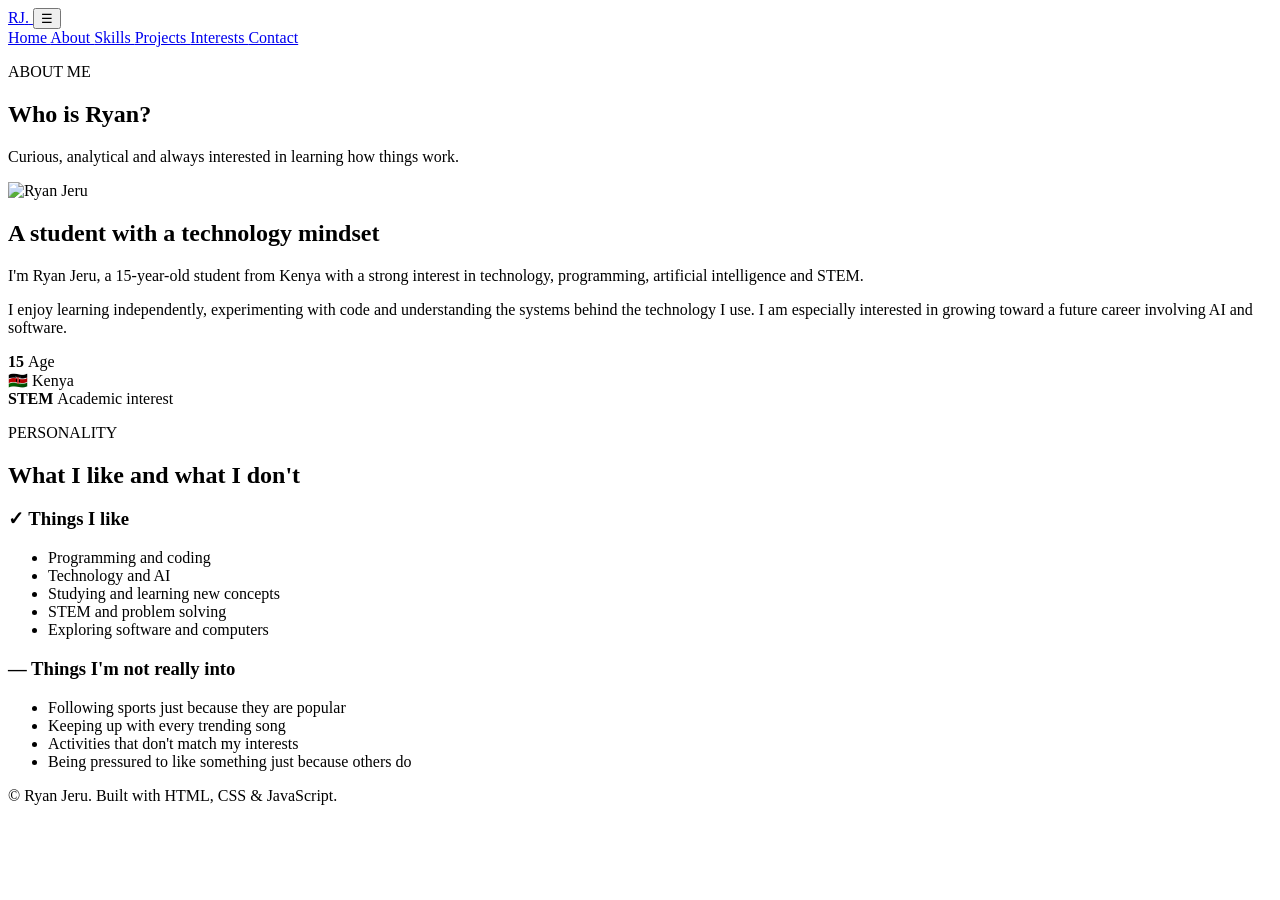
==== about.html @ 81440b22 "Add files via upload" ====
<!DOCTYPE html>
<html lang="en">

<head>

    <meta charset="UTF-8">

    <meta name="viewport"
          content="width=device-width, initial-scale=1.0">

    <title>Ryan Jeru | About</title>

    <link rel="stylesheet"
          href="css/style.css">

</head>


<body>


<header class="site-header">

    <a class="logo" href="index.html">
        RJ<span>.</span>
    </a>


    <button class="menu-toggle">
        ☰
    </button>


    <nav class="nav">

        <a class="nav-link"
           href="index.html">
            Home
        </a>

        <a class="nav-link active"
           href="about.html">
            About
        </a>

        <a class="nav-link"
           href="skills.html">
            Skills
        </a>

        <a class="nav-link"
           href="projects.html">
            Projects
        </a>

        <a class="nav-link"
           href="interests.html">
            Interests
        </a>

        <a class="nav-link"
           href="contact.html">
            Contact
        </a>

    </nav>

</header>



<main>


<section class="page-hero">

    <p class="eyebrow">
        ABOUT ME
    </p>

    <h1>
        Who is Ryan?
    </h1>

    <p>
        Curious, analytical and always interested
        in learning how things work.
    </p>

</section>



<section class="section split">


    <div class="photo-card reveal">

        <img
            src="images/ryan.jpg"
            alt="Ryan Jeru"
        >

    </div>



    <div class="content reveal">

        <h2>
            A student with a technology mindset
        </h2>


        <p>
            I'm Ryan Jeru, a 15-year-old student
            from Kenya with a strong interest in
            technology, programming, artificial
            intelligence and STEM.
        </p>


        <p>
            I enjoy learning independently,
            experimenting with code and understanding
            the systems behind the technology I use.
            I am especially interested in growing
            toward a future career involving AI
            and software.
        </p>


        <div class="facts">

            <div>

                <strong>
                    15
                </strong>

                <span>
                    Age
                </span>

            </div>


            <div>

                <strong>
                    🇰🇪
                </strong>

                <span>
                    Kenya
                </span>

            </div>


            <div>

                <strong>
                    STEM
                </strong>

                <span>
                    Academic interest
                </span>

            </div>

        </div>

    </div>

</section>



<section class="section">


    <div class="section-heading">

        <p class="eyebrow">
            PERSONALITY
        </p>

        <h2>
            What I like and what I don't
        </h2>

    </div>



    <div class="card-grid two">


        <article class="info-card like reveal">

            <h3>
                ✓ Things I like
            </h3>

            <ul>

                <li>
                    Programming and coding
                </li>

                <li>
                    Technology and AI
                </li>

                <li>
                    Studying and learning
                    new concepts
                </li>

                <li>
                    STEM and problem solving
                </li>

                <li>
                    Exploring software
                    and computers
                </li>

            </ul>

        </article>



        <article class="info-card dislike reveal">

            <h3>
                — Things I'm not really into
            </h3>

            <ul>

                <li>
                    Following sports just because
                    they are popular
                </li>

                <li>
                    Keeping up with every
                    trending song
                </li>

                <li>
                    Activities that don't match
                    my interests
                </li>

                <li>
                    Being pressured to like something
                    just because others do
                </li>

            </ul>

        </article>

    </div>

</section>


</main>



<footer>

    <p>
        © <span class="year"></span>
        Ryan Jeru.
        Built with HTML, CSS & JavaScript.
    </p>

</footer>


<script src="js/script.js"></script>

</body>
</html>
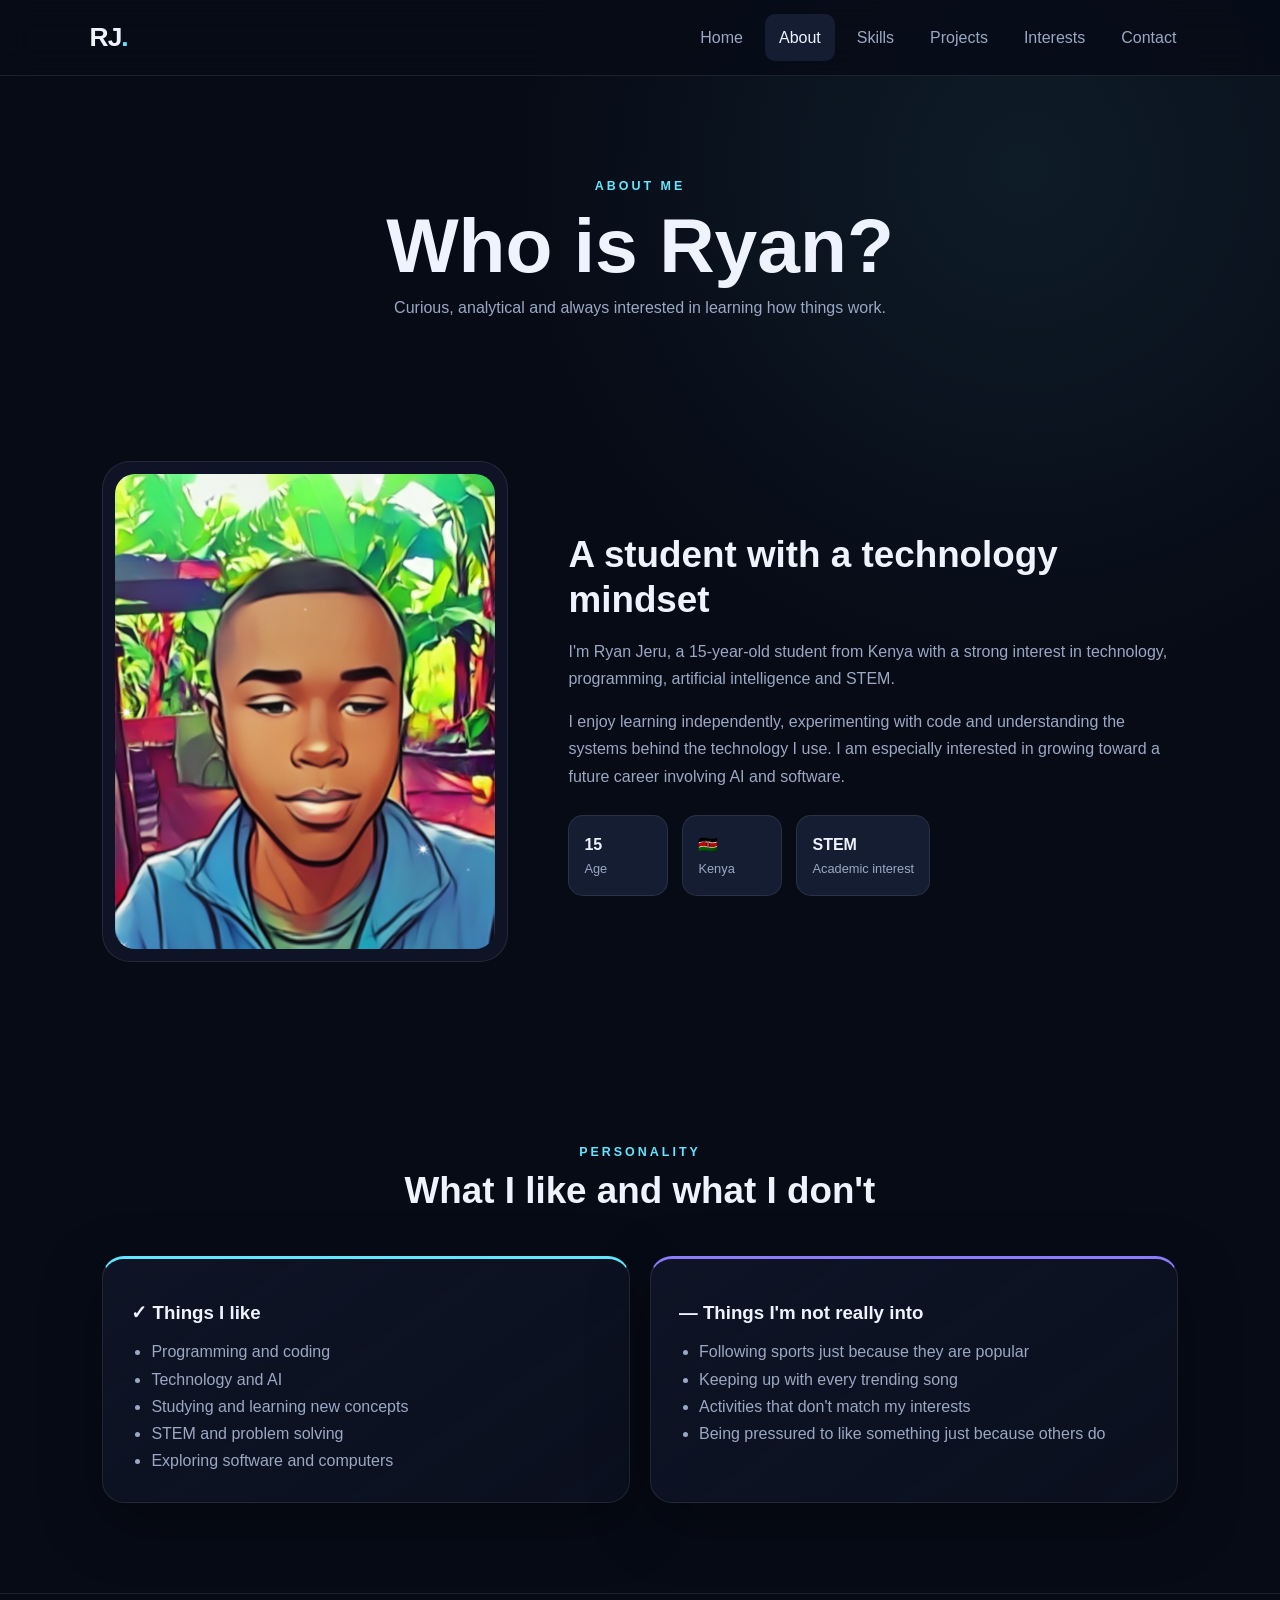
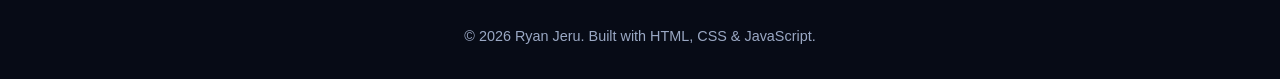
==== commit d85f2fa6: "Update about.html" ====
--- a/about.html
+++ b/about.html
@@ -11,7 +11,7 @@
     <title>Ryan Jeru | About</title>
 
     <link rel="stylesheet"
-          href="css/style.css">
+          href="style.css">
 
 </head>
 
@@ -97,7 +97,7 @@
     <div class="photo-card reveal">
 
         <img
-            src="images/ryan.jpg"
+            src="ryan.jpg"
             alt="Ryan Jeru"
         >
 
@@ -286,7 +286,7 @@
 </footer>
 
 
-<script src="js/script.js"></script>
+<script src="script.js"></script>
 
 </body>
-</html>+</html>
--- a/style.css
+++ b/style.css
@@ -0,0 +1,1791 @@
+:root {
+
+    --bg: #070b16;
+
+    --surface: #0e1425;
+
+    --surface2: #151d33;
+
+    --text: #eef3ff;
+
+    --muted: #9aa8c4;
+
+    --accent: #63e6ff;
+
+    --accent2: #8b7cff;
+
+    --border: rgba(255,255,255,.09);
+
+    --shadow:
+        0 20px 60px rgba(0,0,0,.35);
+
+    --radius: 22px;
+}
+
+
+* {
+
+    box-sizing: border-box;
+
+    margin: 0;
+
+    padding: 0;
+
+}
+
+
+html {
+
+    scroll-behavior: smooth;
+
+}
+
+
+body {
+
+    font-family:
+        Inter,
+        "Segoe UI",
+        Arial,
+        sans-serif;
+
+    background:
+
+        radial-gradient(
+            circle at 80% 10%,
+            rgba(99,230,255,.08),
+            transparent 28%
+        ),
+
+        var(--bg);
+
+    color: var(--text);
+
+    line-height: 1.7;
+
+}
+
+
+a {
+
+    text-decoration: none;
+
+    color: inherit;
+
+}
+
+
+img {
+
+    max-width: 100%;
+
+    display: block;
+
+}
+
+
+/* ================================
+   HEADER
+================================ */
+
+
+.site-header {
+
+    position: sticky;
+
+    top: 0;
+
+    z-index: 50;
+
+    height: 76px;
+
+    display: flex;
+
+    align-items: center;
+
+    justify-content: space-between;
+
+    padding: 0 7%;
+
+    background:
+        rgba(7,11,22,.82);
+
+    backdrop-filter: blur(16px);
+
+    border-bottom:
+        1px solid var(--border);
+
+}
+
+
+.logo {
+
+    font-size: 1.65rem;
+
+    font-weight: 900;
+
+    letter-spacing: -1px;
+
+}
+
+
+.logo span {
+
+    color: var(--accent);
+
+}
+
+
+.nav {
+
+    display: flex;
+
+    gap: 8px;
+
+}
+
+
+.nav-link {
+
+    padding: 10px 14px;
+
+    color: var(--muted);
+
+    border-radius: 10px;
+
+    transition: .25s;
+
+}
+
+
+.nav-link:hover,
+.nav-link.active {
+
+    color: var(--text);
+
+    background: var(--surface2);
+
+}
+
+
+.menu-toggle {
+
+    display: none;
+
+    background: none;
+
+    border: 0;
+
+    color: var(--text);
+
+    font-size: 1.7rem;
+
+}
+
+
+/* ================================
+   HERO
+================================ */
+
+
+.hero {
+
+    min-height:
+        calc(100vh - 76px);
+
+    display: grid;
+
+    grid-template-columns:
+        1.1fr .9fr;
+
+    gap: 60px;
+
+    align-items: center;
+
+    padding: 80px 8%;
+
+}
+
+
+.hero h1 {
+
+    font-size:
+        clamp(3.4rem, 8vw, 7rem);
+
+    line-height: .95;
+
+    letter-spacing: -5px;
+
+    margin: 8px 0 20px;
+
+}
+
+
+.hero h1 span {
+
+    color: var(--accent);
+
+}
+
+
+.hero h2 {
+
+    font-size: 1.4rem;
+
+    color: #d4dcf0;
+
+    margin-bottom: 18px;
+
+}
+
+
+.hero p:not(.eyebrow) {
+
+    max-width: 680px;
+
+    color: var(--muted);
+
+    font-size: 1.05rem;
+
+}
+
+
+.eyebrow {
+
+    color: var(--accent);
+
+    font-size: .78rem;
+
+    font-weight: 800;
+
+    letter-spacing: 3px;
+
+}
+
+
+.hero-image {
+
+    justify-self: center;
+
+    position: relative;
+
+    width: min(390px,85vw);
+
+}
+
+
+.hero-image img {
+
+    width: 100%;
+
+    aspect-ratio: 1;
+
+    object-fit: cover;
+
+    border-radius: 35px;
+
+    border: 1px solid var(--border);
+
+    box-shadow: var(--shadow);
+
+}
+
+
+.image-caption {
+
+    position: absolute;
+
+    bottom: 18px;
+
+    left: 18px;
+
+    padding: 7px 12px;
+
+    background:
+        rgba(7,11,22,.8);
+
+    border: 1px solid var(--border);
+
+    border-radius: 10px;
+
+    color: var(--muted);
+
+}
+
+
+.button-row {
+
+    display: flex;
+
+    gap: 12px;
+
+    flex-wrap: wrap;
+
+    margin-top: 30px;
+
+}
+
+
+.btn {
+
+    display: inline-block;
+
+    padding: 12px 20px;
+
+    border-radius: 12px;
+
+    border: 1px solid var(--border);
+
+    font-weight: 700;
+
+    cursor: pointer;
+
+}
+
+
+.btn.primary {
+
+    background: var(--accent);
+
+    color: #041018;
+
+}
+
+
+.btn.secondary {
+
+    background: var(--surface);
+
+}
+
+
+/* ================================
+   SECTIONS
+================================ */
+
+
+.section {
+
+    padding: 90px 8%;
+
+    max-width: 1300px;
+
+    margin: auto;
+
+}
+
+
+.section-heading {
+
+    text-align: center;
+
+    margin-bottom: 42px;
+
+}
+
+
+.section-heading h2,
+.content h2,
+.contact-card h2 {
+
+    font-size: 2.3rem;
+
+    line-height: 1.2;
+
+    margin-top: 6px;
+
+}
+
+
+.card-grid {
+
+    display: grid;
+
+    gap: 20px;
+
+}
+
+
+.card-grid.three {
+
+    grid-template-columns:
+        repeat(3,1fr);
+
+}
+
+
+.card-grid.two {
+
+    grid-template-columns:
+        repeat(2,1fr);
+
+}
+
+
+.info-card,
+.contact-card,
+.contact-form,
+.interest-card {
+
+    background:
+        linear-gradient(
+            145deg,
+            var(--surface),
+            rgba(14,20,37,.6)
+        );
+
+    border: 1px solid var(--border);
+
+    border-radius: var(--radius);
+
+    padding: 28px;
+
+    box-shadow: var(--shadow);
+
+}
+
+
+.info-card h3,
+.interest-card h3 {
+
+    margin: 10px 0;
+
+}
+
+
+.info-card p,
+.info-card li,
+.interest-card p,
+.content p,
+.contact-card p {
+
+    color: var(--muted);
+
+}
+
+
+.icon {
+
+    font-size: 2rem;
+
+}
+
+
+.info-card ul {
+
+    padding-left: 20px;
+
+}
+
+
+.like {
+
+    border-top:
+        3px solid var(--accent);
+
+}
+
+
+.dislike {
+
+    border-top:
+        3px solid var(--accent2);
+
+}
+
+
+/* ================================
+   PAGE HERO
+================================ */
+
+
+.page-hero {
+
+    text-align: center;
+
+    padding:
+        100px 8% 50px;
+
+}
+
+
+.page-hero h1 {
+
+    font-size:
+        clamp(2.7rem,6vw,5rem);
+
+    line-height: 1.05;
+
+    margin: 8px 0;
+
+}
+
+
+.page-hero > p:last-child {
+
+    color: var(--muted);
+
+    max-width: 700px;
+
+    margin: auto;
+
+}
+
+
+/* ================================
+   ABOUT
+================================ */
+
+
+.split {
+
+    display: grid;
+
+    grid-template-columns:
+        .8fr 1.2fr;
+
+    gap: 60px;
+
+    align-items: center;
+
+}
+
+
+.photo-card {
+
+    background: var(--surface);
+
+    border: 1px solid var(--border);
+
+    padding: 12px;
+
+    border-radius: 28px;
+
+}
+
+
+.photo-card img {
+
+    width: 100%;
+
+    aspect-ratio: 4/5;
+
+    object-fit: cover;
+
+    border-radius: 20px;
+
+}
+
+
+.content p {
+
+    margin: 16px 0;
+
+}
+
+
+.facts {
+
+    display: flex;
+
+    gap: 14px;
+
+    margin-top: 25px;
+
+    flex-wrap: wrap;
+
+}
+
+
+.facts div {
+
+    min-width: 100px;
+
+    background: var(--surface2);
+
+    border: 1px solid var(--border);
+
+    padding: 15px;
+
+    border-radius: 15px;
+
+}
+
+
+.facts strong,
+.facts span {
+
+    display: block;
+
+}
+
+
+.facts span {
+
+    font-size: .8rem;
+
+    color: var(--muted);
+
+}
+
+
+/* ================================
+   SKILLS
+================================ */
+
+
+.skill-list {
+
+    max-width: 850px;
+
+    margin: auto;
+
+}
+
+
+.skill {
+
+    margin: 25px 0;
+
+}
+
+
+.skill > div:first-child {
+
+    display: flex;
+
+    justify-content: space-between;
+
+    gap: 20px;
+
+}
+
+
+.skill b {
+
+    font-size: .75rem;
+
+    color: var(--muted);
+
+}
+
+
+.bar {
+
+    height: 9px;
+
+    background: var(--surface2);
+
+    border-radius: 50px;
+
+    margin-top: 9px;
+
+    overflow: hidden;
+
+}
+
+
+.bar i {
+
+    display: block;
+
+    height: 100%;
+
+    background:
+        linear-gradient(
+            90deg,
+            var(--accent),
+            var(--accent2)
+        );
+
+    border-radius: inherit;
+
+}
+
+
+.note {
+
+    text-align: center;
+
+    color: var(--muted);
+
+    font-size: .85rem;
+
+    margin-top: 25px;
+
+}
+
+
+/* ================================
+   PROJECTS
+================================ */
+
+
+.project-grid {
+
+    display: grid;
+
+    grid-template-columns:
+        repeat(3,1fr);
+
+    gap: 22px;
+
+}
+
+
+.project-card {
+
+    overflow: hidden;
+
+    background: var(--surface);
+
+    border: 1px solid var(--border);
+
+    border-radius: var(--radius);
+
+}
+
+
+.project-card > img {
+
+    width: 100%;
+
+    height: 220px;
+
+    object-fit: cover;
+
+    cursor: zoom-in;
+
+}
+
+
+.project-body {
+
+    padding: 22px;
+
+}
+
+
+.project-body h3 {
+
+    margin: 8px 0;
+
+}
+
+
+.project-body p {
+
+    color: var(--muted);
+
+}
+
+
+.tag {
+
+    font-size: .7rem;
+
+    color: var(--accent);
+
+    font-weight: 800;
+
+    letter-spacing: 2px;
+
+}
+
+
+.view-btn {
+
+    margin-top: 18px;
+
+    background: transparent;
+
+    color: var(--text);
+
+    border: 1px solid var(--border);
+
+    padding: 9px 14px;
+
+    border-radius: 10px;
+
+    cursor: pointer;
+
+}
+
+
+.view-btn:hover {
+
+    background: var(--surface2);
+
+}
+
+
+/* ================================
+   INTERESTS
+================================ */
+
+
+.interest-grid {
+
+    display: grid;
+
+    grid-template-columns:
+        repeat(4,1fr);
+
+    gap: 20px;
+
+}
+
+
+.interest-card {
+
+    padding: 0;
+
+    overflow: hidden;
+
+}
+
+
+.interest-image {
+
+    height: 220px;
+
+    overflow: hidden;
+
+}
+
+
+.interest-image img {
+
+    width: 100%;
+
+    height: 100%;
+
+    object-fit: cover;
+
+    cursor: zoom-in;
+
+    transition: .4s;
+
+}
+
+
+.interest-card:hover img {
+
+    transform: scale(1.06);
+
+}
+
+
+.interest-card h3,
+.interest-card p {
+
+    margin-left: 22px;
+
+    margin-right: 22px;
+
+}
+
+
+.interest-card h3 {
+
+    margin-top: 18px;
+
+}
+
+
+.interest-card p {
+
+    margin-bottom: 24px;
+
+}
+
+
+/* ================================
+   CONTACT
+================================ */
+
+
+.contact-layout {
+
+    display: grid;
+
+    grid-template-columns:
+        .8fr 1.2fr;
+
+    gap: 25px;
+
+}
+
+
+.contact-item {
+
+    display: flex;
+
+    gap: 15px;
+
+    margin-top: 25px;
+
+}
+
+
+.contact-item span {
+
+    font-size: 1.4rem;
+
+}
+
+
+.contact-item p {
+
+    margin: 0;
+
+}
+
+
+.contact-form {
+
+    display: flex;
+
+    flex-direction: column;
+
+}
+
+
+.contact-form label {
+
+    font-size: .9rem;
+
+    margin: 12px 0 6px;
+
+}
+
+
+.contact-form input,
+.contact-form textarea {
+
+    width: 100%;
+
+    padding: 13px;
+
+    border-radius: 11px;
+
+    border: 1px solid var(--border);
+
+    background: var(--bg);
+
+    color: var(--text);
+
+    outline: none;
+
+}
+
+
+.contact-form input:focus,
+.contact-form textarea:focus {
+
+    border-color: var(--accent);
+
+}
+
+
+.contact-form .btn {
+
+    margin-top: 18px;
+
+}
+
+
+.form-message {
+
+    margin-top: 12px;
+
+    color: var(--accent);
+
+}
+
+
+/* ================================
+   MODALS / IMAGE VIEWER
+================================ */
+
+
+.modal,
+.lightbox {
+
+    position: fixed;
+
+    inset: 0;
+
+    z-index: 100;
+
+    display: none;
+
+    align-items: center;
+
+    justify-content: center;
+
+    background: rgba(0,0,0,.78);
+
+    padding: 25px;
+
+}
+
+
+.modal.show,
+.lightbox.show {
+
+    display: flex;
+
+}
+
+
+.modal-box {
+
+    position: relative;
+
+    max-width: 620px;
+
+    background: var(--surface);
+
+    border: 1px solid var(--border);
+
+    border-radius: 24px;
+
+    padding: 38px;
+
+    box-shadow: var(--shadow);
+
+}
+
+
+.modal-box h2 {
+
+    font-size: 2rem;
+
+    margin: 8px 0;
+
+}
+
+
+.modal-box p:last-child {
+
+    color: var(--muted);
+
+}
+
+
+.close-modal,
+.close-lightbox {
+
+    position: absolute;
+
+    top: 12px;
+
+    right: 15px;
+
+    background: none;
+
+    border: 0;
+
+    color: var(--text);
+
+    font-size: 2rem;
+
+    cursor: pointer;
+
+}
+
+
+.lightbox img {
+
+    max-height: 85vh;
+
+    max-width: 90vw;
+
+    object-fit: contain;
+
+    border-radius: 15px;
+
+}
+
+
+.clickable-image {
+
+    cursor: zoom-in;
+
+}
+
+
+/* ================================
+   FOOTER
+================================ */
+
+
+footer {
+
+    padding: 30px 8%;
+
+    text-align: center;
+
+    color: var(--muted);
+
+    border-top: 1px solid var(--border);
+
+    font-size: .9rem;
+
+}
+
+
+/* ================================
+   ANIMATIONS
+================================ */
+
+
+.reveal {
+
+    opacity: 0;
+
+    transform:
+        translateY(20px);
+
+    transition:
+        opacity .7s ease,
+        transform .7s ease;
+
+}
+
+
+.reveal.visible {
+
+    opacity: 1;
+
+    transform: none;
+
+}
+
+
+/* ================================
+   TABLET
+================================ */
+
+
+@media(max-width:900px) {
+
+    .nav {
+
+        position: absolute;
+
+        top: 76px;
+
+        left: 0;
+
+        right: 0;
+
+        display: none;
+
+        flex-direction: column;
+
+        padding: 15px 7%;
+
+        background: var(--surface);
+
+        border-bottom:
+            1px solid var(--border);
+
+    }
+
+
+    .nav.open {
+
+        display: flex;
+
+    }
+
+
+    .menu-toggle {
+
+        display: block;
+
+    }
+
+
+    .hero,
+    .split,
+    .contact-layout {
+
+        grid-template-columns: 1fr;
+
+    }
+
+
+    .hero {
+
+        padding-top: 55px;
+
+    }
+
+
+    .hero-image {
+
+        order: -1;
+
+        width: min(300px,80vw);
+
+    }
+
+
+    .card-grid.three,
+    .project-grid {
+
+        grid-template-columns:
+            1fr 1fr;
+
+    }
+
+
+    .interest-grid {
+
+        grid-template-columns:
+            1fr 1fr;
+
+    }
+
+}
+
+
+/* ================================
+   PHONE
+================================ */
+
+
+@media(max-width:600px) {
+
+    .site-header {
+
+        padding: 0 5%;
+
+    }
+
+
+    .hero,
+    .section {
+
+        padding-left: 5%;
+
+        padding-right: 5%;
+
+    }
+
+
+    .page-hero {
+
+        padding-left: 5%;
+
+        padding-right: 5%;
+
+    }
+
+
+    .hero h1 {
+
+        font-size: 3.6rem;
+
+        letter-spacing: -3px;
+
+    }
+
+
+    .card-grid.two,
+    .card-grid.three,
+    .project-grid,
+    .interest-grid {
+
+        grid-template-columns: 1fr;
+
+    }
+
+
+    .section-heading h2 {
+
+        font-size: 1.9rem;
+
+    }
+
+}/* =========================================
+   PROJECT FILTERS
+========================================= */
+
+.project-filters {
+
+    display: flex;
+
+    justify-content: center;
+
+    flex-wrap: wrap;
+
+    gap: 10px;
+
+    margin-bottom: 40px;
+
+}
+
+
+.filter-btn {
+
+    padding: 10px 18px;
+
+    border-radius: 12px;
+
+    border: 1px solid var(--border);
+
+    background: var(--surface);
+
+    color: var(--muted);
+
+    cursor: pointer;
+
+    font-weight: 700;
+
+    transition: .25s;
+
+}
+
+
+.filter-btn:hover,
+.filter-btn.active {
+
+    background: var(--accent);
+
+    color: #041018;
+
+}
+
+
+
+/* =========================================
+   PROJECT ICON
+========================================= */
+
+.project-icon {
+
+    height: 220px;
+
+    display: flex;
+
+    align-items: center;
+
+    justify-content: center;
+
+    font-size: 5.5rem;
+
+    background:
+
+        radial-gradient(
+            circle,
+            rgba(99,230,255,.14),
+            transparent 65%
+        );
+
+    border-bottom:
+        1px solid var(--border);
+
+    transition: .3s;
+
+}
+
+
+.project-card:hover
+.project-icon {
+
+    transform: scale(1.03);
+
+}
+
+
+
+/* =========================================
+   PROJECT TECHNOLOGY
+========================================= */
+
+.project-tech {
+
+    margin-top: 15px;
+
+    font-size: .75rem;
+
+    color: var(--accent);
+
+    font-weight: 700;
+
+}
+
+
+
+/* =========================================
+   MODAL ICON
+========================================= */
+
+.modal-icon {
+
+    font-size: 4rem;
+
+    margin-bottom: 10px;
+
+}
+
+
+
+/* =========================================
+   MOBILE
+========================================= */
+
+@media(max-width:600px) {
+
+    .project-filters {
+
+        justify-content: flex-start;
+
+        overflow-x: auto;
+
+        padding-bottom: 8px;
+
+    }
+
+
+    .filter-btn {
+
+        white-space: nowrap;
+
+    }
+
+
+    .project-icon {
+
+        height: 180px;
+
+        font-size: 4.5rem;
+
+    }
+
+}/* =========================================
+   NEW INTERESTS PAGE
+========================================= */
+
+.interest-grid {
+
+    display: grid;
+
+    grid-template-columns:
+        repeat(2, 1fr);
+
+    gap: 24px;
+
+}
+
+
+.interest-card-new {
+
+    position: relative;
+
+    display: grid;
+
+    grid-template-columns: 130px 1fr;
+
+    min-height: 260px;
+
+    overflow: hidden;
+
+    background:
+        linear-gradient(
+            145deg,
+            var(--surface),
+            rgba(14,20,37,.65)
+        );
+
+    border:
+        1px solid var(--border);
+
+    border-radius: 24px;
+
+    transition:
+        transform .3s ease,
+        border-color .3s ease,
+        box-shadow .3s ease;
+
+}
+
+
+.interest-card-new:hover {
+
+    transform:
+        translateY(-6px);
+
+    border-color:
+        rgba(99,230,255,.35);
+
+    box-shadow:
+        0 20px 50px rgba(0,0,0,.35);
+
+}
+
+
+/* =========================================
+   ICON AREA
+========================================= */
+
+.interest-icon {
+
+    display: flex;
+
+    align-items: center;
+
+    justify-content: center;
+
+    font-size: 4.5rem;
+
+    background:
+
+        radial-gradient(
+            circle,
+            rgba(99,230,255,.14),
+            transparent 68%
+        );
+
+    border-right:
+        1px solid var(--border);
+
+}
+
+
+/* =========================================
+   CONTENT
+========================================= */
+
+.interest-content {
+
+    padding: 28px;
+
+}
+
+
+.interest-number {
+
+    display: block;
+
+    color:
+        var(--accent);
+
+    font-size:
+        .75rem;
+
+    font-weight:
+        800;
+
+    letter-spacing:
+        2px;
+
+    margin-bottom:
+        5px;
+
+}
+
+
+.interest-content h2 {
+
+    font-size:
+        1.45rem;
+
+    margin-bottom:
+        10px;
+
+}
+
+
+.interest-content p {
+
+    color:
+        var(--muted);
+
+    font-size:
+        .92rem;
+
+}
+
+
+/* =========================================
+   TAGS
+========================================= */
+
+.interest-tags {
+
+    display: flex;
+
+    flex-wrap: wrap;
+
+    gap: 7px;
+
+    margin-top:
+        18px;
+
+}
+
+
+.interest-tags span {
+
+    padding:
+        5px 9px;
+
+    border:
+        1px solid var(--border);
+
+    background:
+        var(--surface2);
+
+    border-radius:
+        8px;
+
+    color:
+        var(--muted);
+
+    font-size:
+        .7rem;
+
+}
+
+
+/* =========================================
+   FINAL STATEMENT
+========================================= */
+
+.interest-statement {
+
+    display: flex;
+
+    align-items: center;
+
+    gap: 25px;
+
+    padding: 35px;
+
+    background:
+        linear-gradient(
+            135deg,
+            var(--surface),
+            var(--surface2)
+        );
+
+    border:
+        1px solid var(--border);
+
+    border-radius:
+        24px;
+
+}
+
+
+.statement-icon {
+
+    min-width:
+        80px;
+
+    height:
+        80px;
+
+    display: flex;
+
+    align-items: center;
+
+    justify-content: center;
+
+    border-radius:
+        20px;
+
+    background:
+        rgba(99,230,255,.1);
+
+    font-size:
+        2.5rem;
+
+}
+
+
+.interest-statement h2 {
+
+    font-size:
+        1.7rem;
+
+    margin:
+        5px 0 8px;
+
+}
+
+
+.interest-statement p:last-child {
+
+    color:
+        var(--muted);
+
+}
+
+
+/* =========================================
+   MOBILE
+========================================= */
+
+@media(max-width:900px) {
+
+    .interest-grid {
+
+        grid-template-columns:
+            1fr;
+
+    }
+
+}
+
+
+@media(max-width:600px) {
+
+    .interest-card-new {
+
+        grid-template-columns:
+            90px 1fr;
+
+    }
+
+
+    .interest-icon {
+
+        font-size:
+            3rem;
+
+    }
+
+
+    .interest-content {
+
+        padding:
+            20px;
+
+    }
+
+
+    .interest-content h2 {
+
+        font-size:
+            1.2rem;
+
+    }
+
+
+    .interest-statement {
+
+        flex-direction:
+            column;
+
+        align-items:
+            flex-start;
+
+    }
+
+}
